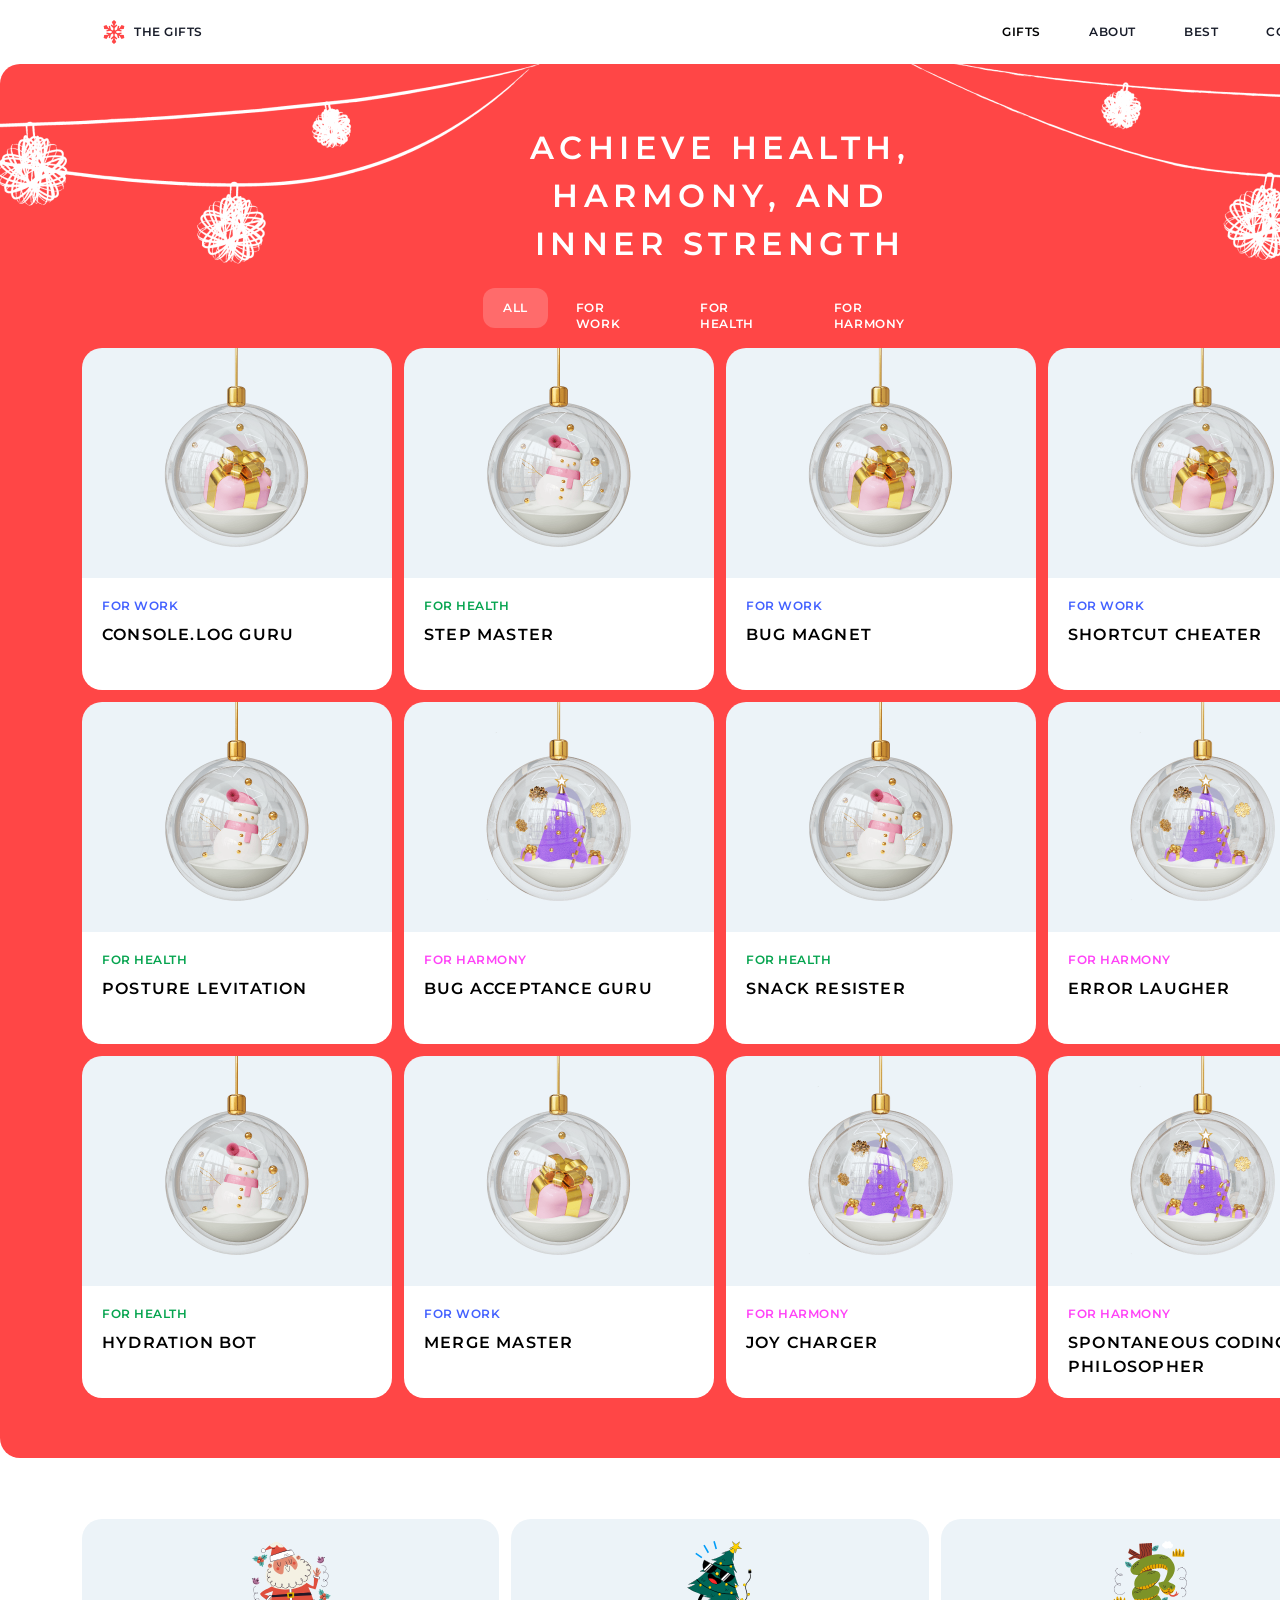
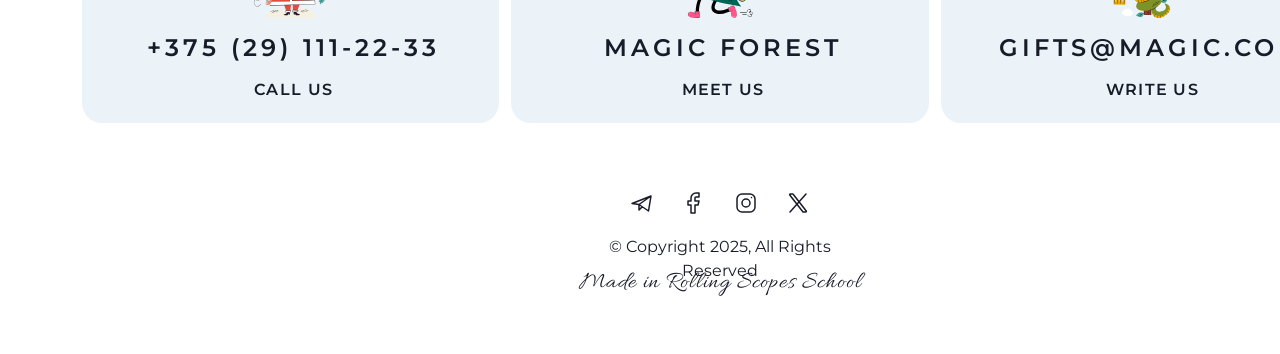
==== Christmas_Shop/gifts/index.html @ 7c2c09e8 "fix: corrected validator errors gifts page and animation both pages" ====
<!DOCTYPE html>
<html lang="en">
<head>
    <meta charset="UTF-8">
    <meta name="viewport" content="width=device-width, initial-scale=1.0">
    <link rel="stylesheet" href="stylegifts.css">
    <link rel="preconnect" href="https://fonts.googleapis.com">
    <link rel="preconnect" href="https://fonts.gstatic.com" crossorigin>
    <link href="https://fonts.googleapis.com/css2?family=Jost:ital,wght@0,100..900;1,100..900&family=Montserrat:ital,wght@0,100..900;1,100..900&family=Roboto:ital,wght@0,100;0,300;0,400;0,500;0,700;0,900;1,100;1,300;1,400;1,500;1,700;1,900&display=swap" rel="stylesheet">
    <link rel="preconnect" href="https://fonts.googleapis.com">
    <link rel="preconnect" href="https://fonts.gstatic.com" crossorigin>
    <link href="https://fonts.googleapis.com/css2?family=Allura&family=Jost:ital,wght@0,100..900;1,100..900&family=Montserrat:ital,wght@0,100..900;1,100..900&family=Roboto:ital,wght@0,100;0,300;0,400;0,500;0,700;0,900;1,100;1,300;1,400;1,500;1,700;1,900&display=swap" rel="stylesheet">
    <link type="image/x-icon" href="../img/favicon.png" rel="shortcut icon">
    <link type="image/x-icon" href="../img/favicon.png" rel="icon">
    <title>Christmas Shop Gifts</title>
</head>
<body>
    <header>
        <div class="header_container">
            <div class="logo_block">
                <a class="link_nav" href="../index.html" style="text-decoration: none;color:#181C29"><img class="logo" src="img/snowflake.svg" alt="logo" height="24" width="24">
                    <div class="logo_text">
                        <span>THE GIFTS</span>
                    </div>
                </a>
            </div>
            <div class="header_navigation">
                <div class="navigation">
                    <ul class="nav">
                        <li class="non_interactive"><a>GIFTS</a></li>
                        <li><a class="link_nav" href="../index.html#about" style="text-decoration: none;color:#181C29">ABOUT</a></li>
                        <li><a class="link_nav" href="../index.html#best" style="text-decoration: none;color:#181C29">BEST</a></li>
                        <li><a class="link_nav" href="#contacts" style="text-decoration: none;color:#181C29">CONTACTS</a></li>
                    </ul>
                </div>
            </div>
        </div>
    </header>
    <main>
        <section class="gifts">
            <div class="gifts_container">
                <h1 class="headerone">ACHIEVE HEALTH, HARMONY, AND INNER STRENGTH</h1>
                <div class="filters">
                    <div class="filter active">ALL</div>
                    <div class="filter">FOR WORK</div>
                    <div class="filter">FOR HEALTH</div>
                    <div class="filter">FOR HARMONY</div>
                </div>
                <div class="gifts_block">
                    <div class="gift">
                        <img src="img/giftforwork.png" alt="giftforwork">
                        <div class="gift_description">
                            <div class="gift_work">FOR WORK</div>
                            <div class="gift_name">CONSOLE.LOG GURU</div>
                        </div>
                    </div>
                    <div class="gift">
                        <img src="img/giftforhealth.png" alt="giftforhealt">
                        <div class="gift_description">
                            <div class="gift_health">FOR HEALTH</div>
                            <div class="gift_name">STEP MASTER</div>
                        </div>
                    </div>
                    <div class="gift">
                        <img src="img/giftforwork.png" alt="giftforwork">
                        <div class="gift_description">
                            <div class="gift_work">FOR WORK</div>
                            <div class="gift_name">BUG MAGNET</div>
                        </div>
                    </div>
                    <div class="gift">
                        <img src="img/giftforwork.png" alt="giftforwork">
                        <div class="gift_description">
                            <div class="gift_work">FOR WORK</div>
                            <div class="gift_name">SHORTCUT CHEATER</div>
                        </div>
                    </div>
                    <div class="gift">
                        <img src="img/giftforhealth.png" alt="giftforhealt">
                        <div class="gift_description">
                            <div class="gift_health">FOR HEALTH</div>
                            <div class="gift_name">POSTURE LEVITATION</div>
                        </div>
                    </div>
                    <div class="gift">
                        <img src="img/giftforharmony.png" alt="giftforharmony">
                        <div class="gift_description">
                            <div class="gift_harmony">FOR HARMONY</div>
                            <div class="gift_name">BUG ACCEPTANCE GURU</div>
                        </div>
                    </div>
                    <div class="gift">
                        <img src="img/giftforhealth.png" alt="giftforhealt">
                        <div class="gift_description">
                            <div class="gift_health">FOR HEALTH</div>
                            <div class="gift_name">SNACK RESISTER</div>
                        </div>
                    </div>
                    <div class="gift">
                        <img src="img/giftforharmony.png" alt="giftforharmony">
                        <div class="gift_description">
                            <div class="gift_harmony">FOR HARMONY</div>
                            <div class="gift_name">ERROR LAUGHER</div>
                        </div>
                    </div>
                    <div class="gift">
                        <img src="img/giftforhealth.png" alt="giftforhealt">
                        <div class="gift_description">
                            <div class="gift_health">FOR HEALTH</div>
                            <div class="gift_name">HYDRATION BOT</div>
                        </div>
                    </div>
                    <div class="gift">
                        <img src="img/giftforwork.png" alt="giftforwork">
                        <div class="gift_description">
                            <div class="gift_work">FOR WORK</div>
                            <div class="gift_name">MERGE MASTER</div>
                        </div>
                    </div>
                    <div class="gift">
                        <img src="img/giftforharmony.png" alt="giftforharmony">
                        <div class="gift_description">
                            <div class="gift_harmony">FOR HARMONY</div>
                            <div class="gift_name">JOY CHARGER</div>
                        </div>
                    </div>
                    <div class="gift">
                        <img src="img/giftforharmony.png" alt="giftforharmony">
                        <div class="gift_description">
                            <div class="gift_harmony">FOR HARMONY</div>
                            <div class="gift_name">SPONTANEOUS CODING PHILOSOPHER</div>
                        </div>
                    </div>
                </div>
            </div>
        </section>
    </main>
    <footer>
        <div class="footer_container">
            <div id="contacts" class="contacts_block">
                <div class="contacts">
                    <a href="tel:+375291112233" style="text-decoration: none;color:#181C29"><img class="footer_img" src="img/santa.svg" alt="santa">
                    <span class="connect">+375 (29) 111-22-33</span>
                    <span class="calltoaction">CALL US</span>
                </a>
                </div>
                <div class="contacts">
                    <a href="https://www.google.com/maps/@53.9000000,27.5666700,13z" target="_blank" style="text-decoration: none;color:#181C29"><img class="footer_img" src="img/magicforest.svg" alt="santa">
                    <span class="connect">MAGIC FOREST</span>
                    <span class="calltoaction">MEET US</span>
                </a>
                </div>
                <div class="contacts">
                    <a href="mailto:GIFTS@MAGIC.COM" style="text-decoration: none;color:#181C29"><img class="footer_img" src="img/snake.svg" alt="santa">
                    <span class="connect">GIFTS@MAGIC.COM</span>
                    <span class="calltoaction">WRITE US</span>
                </a>
                </div>
            </div>
            <div class="footer_signature">
                <div class="social">
                    <img class="social_img" src="img/tg.svg" alt="telegram">
                    <img class="social_img" src="img/facebook.svg" alt="facebook">
                    <img class="social_img" src="img/inst.svg" alt="instagram">
                    <img class="social_img" src="img/x.svg" alt="x">
                </div>
                <div class="year">© Copyright 2025, All Rights Reserved</div>
                <a href="https://rs.school/" style="text-decoration: none;color:#181C29"><div class="rsschool">Made in Rolling Scopes School</div></a>
            </div>
        </div>
    </footer>
</body>
</html>
---- Christmas_Shop/gifts/stylegifts.css ----
html {
    max-width: 1440px;
    scroll-behavior: smooth;
    display: block;
    margin: auto;
}
body {
    width: 1440px;
    margin: 0;
}
main {
    width: 1440px;
    margin: 0;
}

/* Header */
header {
    width: 1440px;
    height: 64px;
    margin: 0;
    background-color: white;
}
.header_container {
    display: flex;
    width: 1276px;
    height: 64px;
    margin: 0px 82px;
}
.logo_block a{
    display: flex;
    width: 141px;
    height: 40px;
    margin: 12px 759px 12px 0px;
    cursor: pointer;
}
.logo {
    margin: 8px 8px 8px 20px;
}
.logo_text {
    width: 69px;
    height: 16px;
    margin: 10px 20px 12px 0px;
}
.logo_text span {
    font-family: 'Montserrat', sans-serif;
    font-size: 12px;
    font-weight: 600;
    line-height: 15.6px;
    letter-spacing: 0.5px;
}
.header_navigation {
    width: 376px;
    height: 40px;
    margin: 12px 82px 12px 0px;
}
.navigation {
    width: 376px;
    height: 40px;
    margin: 0;
}
.nav {
    width: 376px;
    height: 40px;
    display: flex;
    margin: 0;
    padding-left: 0;
    padding-top: 10px;
    gap: 8px;
    list-style-type: none;
}
.nav li a {
    padding: 12px 20px 12px 20px;
    font-family: 'Montserrat', sans-serif;
    font-size: 12px;
    font-weight: 600;
    line-height: 15.6px;
    letter-spacing: 0.6px;
    cursor: pointer;
}
.nav li a:hover {
    color: #FF4646;
    background-color: #FF46461A;
    border-radius: 12px;
    transition: 1s;
}
.non_interactive {
    pointer-events: none;
}
/* Main */
/* Section gifts */
.gifts {
    width: 1440px;
    height: 1394px;
    margin: 0;
    padding: 0;
    border-radius: 20px;
    background-color: #FF4646;
    background-image: url(img/bggarland.png);
    background-repeat: no-repeat;
    background-size: contain;
}
.gifts_container {
    width: 1276px;
    height: 1274px;
    margin: 0;
    padding-top: 60px;
    padding-left: 82px;
    display: flex;
    flex-direction: column;
}
.headerone {
    width: 426px;
    height: 144px;
    margin: 0;
    padding-left: 425px;
    text-align: center;
    color: #FFFFFF;
    font-family: 'Montserrat', sans-serif;
    font-size: 32px;
    font-weight: 600;
    line-height: 48px;
    letter-spacing: 5.5px;
}
.filters {
    width: 474px;
    height: 40px;
    margin: 0;
    padding-top: 20px;
    padding-left: 401px;
    display: flex;
    justify-content: center;
    gap: 8px;
}
.filter {
    padding: 12px 20px 12px 20px;
    color: #FFFFFF;
    font-family: 'Montserrat', sans-serif;
    font-size: 12px;
    font-weight: 600;
    line-height: 15.6px;
    letter-spacing: 0.6px;
    cursor: pointer;
}
.filter:hover,
.filter.active{
    background-color: rgba(255, 255, 255, 0.2);
    border-radius: 12px;
    transition: 1s;
}
.filter.active{
    pointer-events: none;
}
.gifts_block {
    width: 1276px;
    height: 1050px;
    margin: 0;
    padding-top: 20px;
    display: flex;
    flex-wrap: wrap;
    gap: 12px;
}
.gift {
    width: 310px;
    height: 342px;
    display: flex;
    flex-direction: column;
    cursor: pointer;
}
.gift img {
    width: 310px;
    height: 230px;
    border-top-left-radius: 20px;
    border-top-right-radius: 20px;
    background-color: #ECF3F8;
}
.gift_description {
    width: 310px;
    height: 112px;
    background-color: #FFFFFF;
    border-bottom-left-radius: 20px;
    border-bottom-right-radius: 20px;
}
.gift_work,
.gift_health,
.gift_harmony {
    display: flex;
    padding-top: 20px;
    padding-left: 20px;
    font-family: 'Montserrat', sans-serif;
    font-size: 12px;
    font-weight: 600;
    line-height: 15.6px;
    letter-spacing: 0.5px;
}
.gift_work {
    color: #4361FF;
}
.gift_health {
    color: #06A44F;
}
.gift_harmony {
    color: #FF43F7;
}
.gift_name {
    display: flex;
    padding-top: 9px;
    padding-left: 20px;
    font-family: 'Montserrat', sans-serif;
    font-size: 16px;
    font-weight: 600;
    line-height: 24.32px;
    letter-spacing: 1.2px;
}
.gift:hover .gift_name {
    color: #FF4646;
    transition: 0.8s;
}

/* FOOTER */
footer {
    width: 1440px;
    height: 496px;
    margin: 0;
    padding: 0;
    background-color: #FFFFFF;
}
.footer_container {
    width: 1276px;
    height: 376px;
    padding-top: 46px;
    padding-left: 82px;
    display: flex;
    flex-direction: column;
    justify-content: center;
}
.contacts_block {
    width: 1276px;
    height: 204px;
    margin: 0;
    padding-top: 30px;
    display: flex;
    gap: 12px;
}
.contacts a {
    width: 417.33px;
    height: 204px;
    background-color: #ECF3F8;
    display: flex;
    flex-direction: column;
    border-radius: 20px;
    cursor: pointer;
}
.footer_img {
    width: 80px;
    height: 76.84px;
    padding-top: 21.87px;
    padding-left: 168.87px;
}
.connect {
    width: 377.33px;
    height: 36px;
    padding-top: 12px;
    padding-left: 23px;
    color: #181C29;
    font-family: 'Montserrat', sans-serif;
    font-size: 24px;
    font-weight: 600;
    line-height: 36.48px;
    letter-spacing: 4px;
    text-align: center;
}
.contacts:hover .connect {
    color: #FF4646;
    transition: 0.8s;
}
.calltoaction {
    width: 377.33px;
    height: 24px;
    padding-top: 12px;
    padding-left: 23px;
    color: #181C29;
    font-family: 'Montserrat', sans-serif;
    font-size: 16px;
    font-weight: 600;
    line-height: 24.32px;
    letter-spacing: 1.28px;
    text-align: center;
}
.contacts:hover .calltoaction {
    color: #FF4646;
    transition: 0.8s;
}
.footer_signature {
    width: 1276px;
    height: 112px;
    margin: 0;
    padding-top: 60px;
    display: flex;
    flex-direction: column;
    justify-content: center;
}
.social {
    width: 196px;
    height: 40px;
    display: flex;
    padding-top: 0;
    padding-left: 540px;
    gap: 12px;
}
.social_img {
    width: 40px;
    height: 40px;
    cursor: pointer;
}
.social_img:hover {
    filter: brightness(0) saturate(100%) invert(41%) sepia(93%) saturate(2568%) hue-rotate(333deg) brightness(102%) contrast(109%);
}
.year {
    width: 301px;
    height: 24px;
    padding-top: 12px;
    padding-left: 487.5px;
    color: #181C29;
    font-family: 'Montserrat', sans-serif;
    font-size: 16px;
    font-weight: 400;
    line-height: 23.68px;
    text-align: center;
}
.rsschool {
    width: 290px;
    height: 24px;
    padding-top: 12px;
    padding-left: 493px;
    color: #181C29;
    font-family: "Allura", cursive;
    font-size: 24px;
    font-weight: 400;
    line-height: 24px;
    letter-spacing: 1px;
    text-align: center;
    cursor: pointer;
}
.rsschool:hover {
    color: #FF4646;
    transition: 0.8s;
}
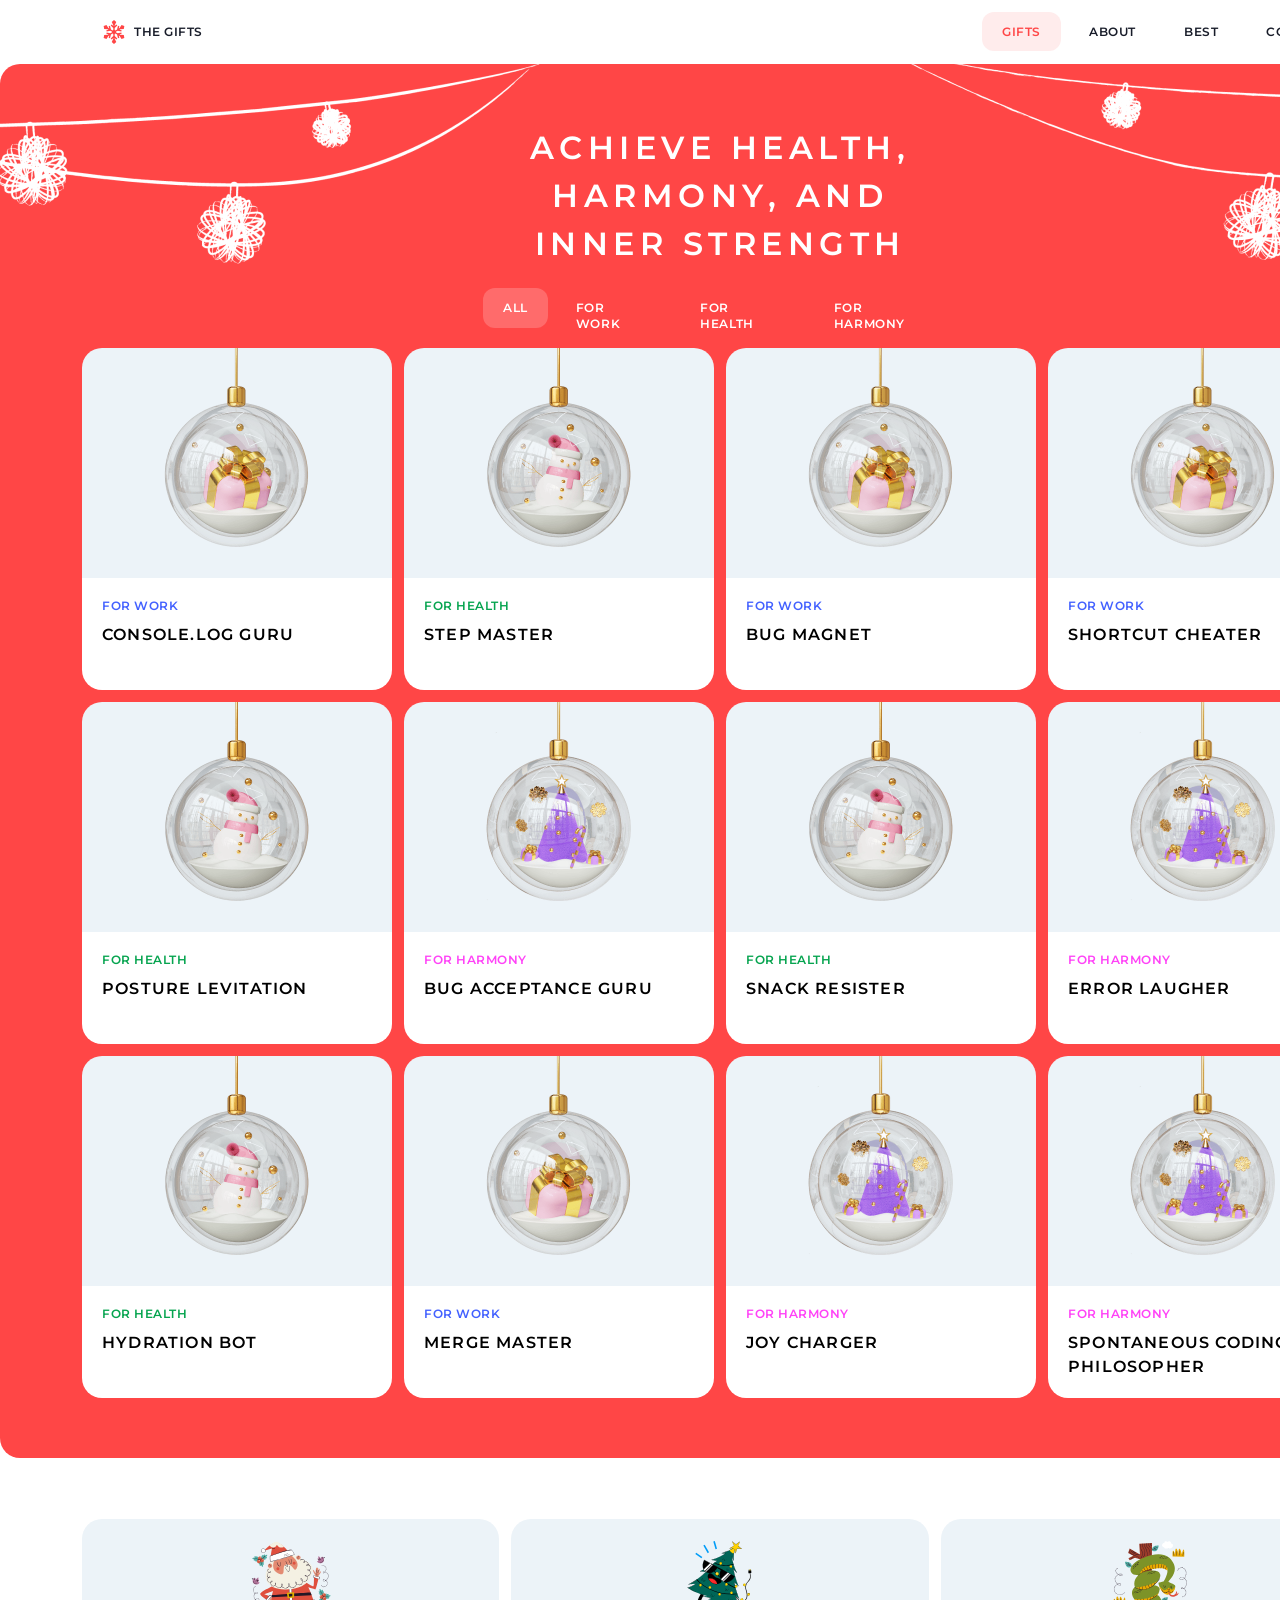
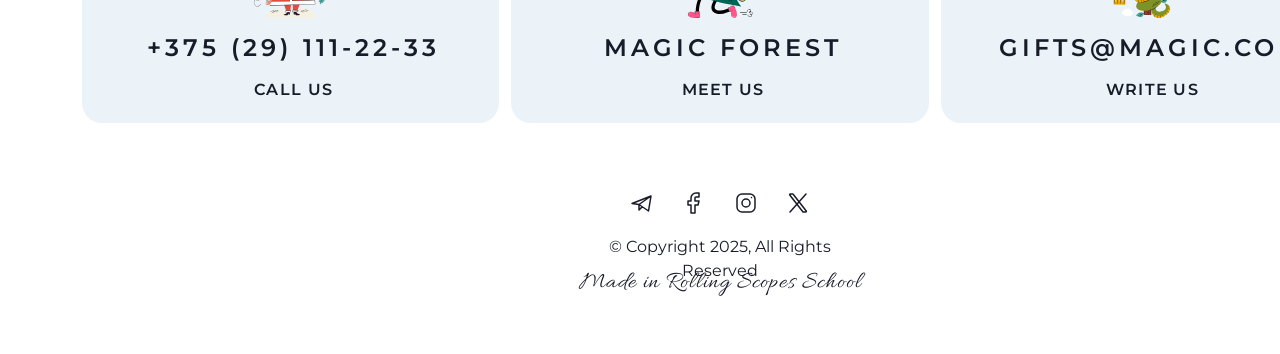
==== commit 6f9aff1c: "feat: made responsive layout home page" ====
--- a/Christmas_Shop/gifts/index.html
+++ b/Christmas_Shop/gifts/index.html
@@ -24,13 +24,17 @@
                     </div>
                 </a>
             </div>
+            <div class="burger_menu">
+                <div class="burger"></div>
+                <div class="burger"></div>
+            </div>
             <div class="header_navigation">
                 <div class="navigation">
                     <ul class="nav">
-                        <li class="non_interactive"><a>GIFTS</a></li>
-                        <li><a class="link_nav" href="../index.html#about" style="text-decoration: none;color:#181C29">ABOUT</a></li>
-                        <li><a class="link_nav" href="../index.html#best" style="text-decoration: none;color:#181C29">BEST</a></li>
-                        <li><a class="link_nav" href="#contacts" style="text-decoration: none;color:#181C29">CONTACTS</a></li>
+                        <li><a class="non_interactive">GIFTS</a></li>
+                        <li><a class="link_nav" href="../index.html#about" style="text-decoration: none">ABOUT</a></li>
+                        <li><a class="link_nav" href="../index.html#best" style="text-decoration: none">BEST</a></li>
+                        <li><a class="link_nav" href="#contacts" style="text-decoration: none">CONTACTS</a></li>
                     </ul>
                 </div>
             </div>
--- a/Christmas_Shop/gifts/stylegifts.css
+++ b/Christmas_Shop/gifts/stylegifts.css
@@ -48,6 +48,20 @@
     line-height: 15.6px;
     letter-spacing: 0.5px;
 }
+.burger_menu {
+    display: none;
+    width: 40px;
+    height: 40px;
+    z-index: 2;
+    cursor: pointer;
+}
+.burger {
+    display: none;
+    width: 21px;
+    height: 2px;
+    background-color: #181C29;
+    margin: 6px 0;
+}
 .header_navigation {
     width: 376px;
     height: 40px;
@@ -71,6 +85,7 @@
 .nav li a {
     padding: 12px 20px 12px 20px;
     font-family: 'Montserrat', sans-serif;
+    color:#181C29;
     font-size: 12px;
     font-weight: 600;
     line-height: 15.6px;
@@ -83,8 +98,11 @@
     border-radius: 12px;
     transition: 1s;
 }
-.non_interactive {
+.nav li a.non_interactive {
     pointer-events: none;
+    color: #FF4646;
+    background-color: #FF46461A;
+    border-radius: 12px;
 }
 /* Main */
 /* Section gifts */
@@ -344,4 +362,256 @@
 .rsschool:hover {
     color: #FF4646;
     transition: 0.8s;
+}
+
+/*-----------MEDIA--------- */
+@media screen and (max-width: 768px) {
+    html {
+        max-width: 768px;
+        scroll-behavior: smooth;
+        display: block;
+        margin: auto;
+    }
+    body {
+        width: 768px;
+        margin: 0;
+    }
+    main {
+        width: 768px;
+        margin: 0;
+    }
+    header {
+        width: 768px;
+        height: 64px;
+        margin: 0;
+    }
+    .header_container {
+        width: 752px;
+        height: 64px;
+        margin: 0px 8px;
+    }
+    .logo_block a {
+        width: 141px;
+        height: 40px;
+        margin: 12px 571px 12px 0px;
+        cursor: pointer;
+    }
+    .header_navigation {
+        display: none;
+    }
+    .burger_menu {
+        display: block;
+        padding-right: 0;
+        margin-right: 0;
+        margin-top: 21px;
+        margin-left: 9px;
+        transition: 1s;
+        cursor: pointer;
+    }
+    .burger {
+        display: block;
+    }
+    .gifts {
+        width: 768px;
+        height: 2456px;
+    }
+    .gifts_container {
+        width: 752px;
+        height: 2336px;
+        padding: 60px 8px;
+    }
+    .headerone {
+        width: 426px;
+        height: 144px;
+        margin-left: 163px;
+        margin-right: 163px;
+        padding: 0;
+    }
+    .filters {
+        width: 474px;
+        height: 40px;
+        margin-left: 139px;
+        margin-right: 139px;
+        padding-top: 20px;
+        padding-left: 0;
+    }
+    .gifts_block {
+        width: 692px;
+        height: 2112px;
+        margin: 0;
+        padding-top: 20px;
+        margin-left: 60px;
+    }
+    footer {
+        width: 768px;
+        height: 870px;
+    }
+    .footer_container {
+        width: 752px;
+        height: 808px;
+        padding: 58px 0 0 0;
+        margin-left: 8px;
+    }
+    .contacts_block {
+        width: 752px;
+        height: 636px;
+        display: flex;
+        flex-direction: column;
+        padding: 0;
+    }
+    .contacts a {
+        width: 752px;
+        height: 204px;
+    }
+    .footer_img {
+        margin-left: 336px;
+        padding-left: 0;
+        padding-bottom: 1px;
+    }
+    .connect {
+        width: 712px;
+        height: 36px;
+        padding-left: 0;
+        padding-top: 14px;
+        margin-left: 24px;
+    }
+    .calltoaction {
+        width: 712px;
+        height: 24px;
+        padding-left: 0;
+        margin-left: 20px;
+    }
+    .footer_signature {
+        width: 752px;
+        height: 112px;
+    }
+    .social {
+        padding-top: 3px;
+        padding-left: 278px;
+    }
+    .year {
+        padding-left: 225.5px;
+    }
+    .rsschool {
+        padding-left: 231px; 
+    }
+}
+
+@media screen and (max-width: 380px) {
+    html {
+        max-width: 380px;
+        scroll-behavior: smooth;
+        display: block;
+        margin: auto;
+    }
+    body {
+        width: 380px;
+        margin: 0;
+    }
+    main {
+        width: 380px;
+        margin: 0;
+    }
+    header {
+        width: 380px;
+        height: 64px;
+    }
+    .header_container {
+        width: 380px;
+        height: 64px;
+        margin: 0;
+    }
+    .logo_block a{
+        margin: 12px 183px 12px 8px;
+    }
+    .gifts {
+        width: 380px;
+        height: 4676px;
+    }
+    .gifts_block {
+        width: 364px;
+    }
+    .gifts_container {
+        width: 364px;
+        height: 4556px;
+        padding: 60px 8px;
+    }
+    .headerone {
+        width: 364px;
+        height: 240px;
+        margin: 0;
+        padding: 0;
+    }
+    .filters {
+        width: 365px;
+        height: 40px;
+        margin: 0;
+        padding-left: 0;
+        gap: 0;
+    }
+    .filter {
+        padding: 12px 8px 12px 8px;
+    }
+    .gifts_block {
+        width: 330px;
+        height: 4236px;
+        margin-left: 27px;
+    }
+    footer {
+        width: 380px;
+        height: 928px;
+    }
+    .footer_container {
+        width: 364px;
+        height: 808px;
+    }
+    .contacts_block {
+        width: 364px;
+        height: 636px;
+    }
+    .contacts a{
+        width: 364px;
+        height: 204px;
+    }
+    .connect {
+        width: 324px;
+        height: 36px;
+        padding-top: 16px;
+    }
+    .calltoaction {
+        width: 324px;
+        height: 24px;
+    }
+    .footer_img {
+        width: 80px;
+        height: 76.84px;
+        margin: 0;
+        padding-top: 21.87px;
+        padding-left: 142px;
+    }
+    .footer_signature {
+        width: 364px;
+        height: 112px;
+        margin: 0;
+    }
+    .social {
+        width: 196px;
+        height: 40px;
+        margin-left: 84px;
+        padding-top: 6px;
+        padding-left: 0;
+    }
+    .year {
+        width: 301px;
+        height: 24px;
+        margin-left: 31.5px;
+        padding-left: 0;
+    }
+    .rsschool {
+        width: 290px;
+        height: 24px;
+        margin-left: 37px;
+        padding-left: 0;
+        letter-spacing: 1.1px;
+    }
 }
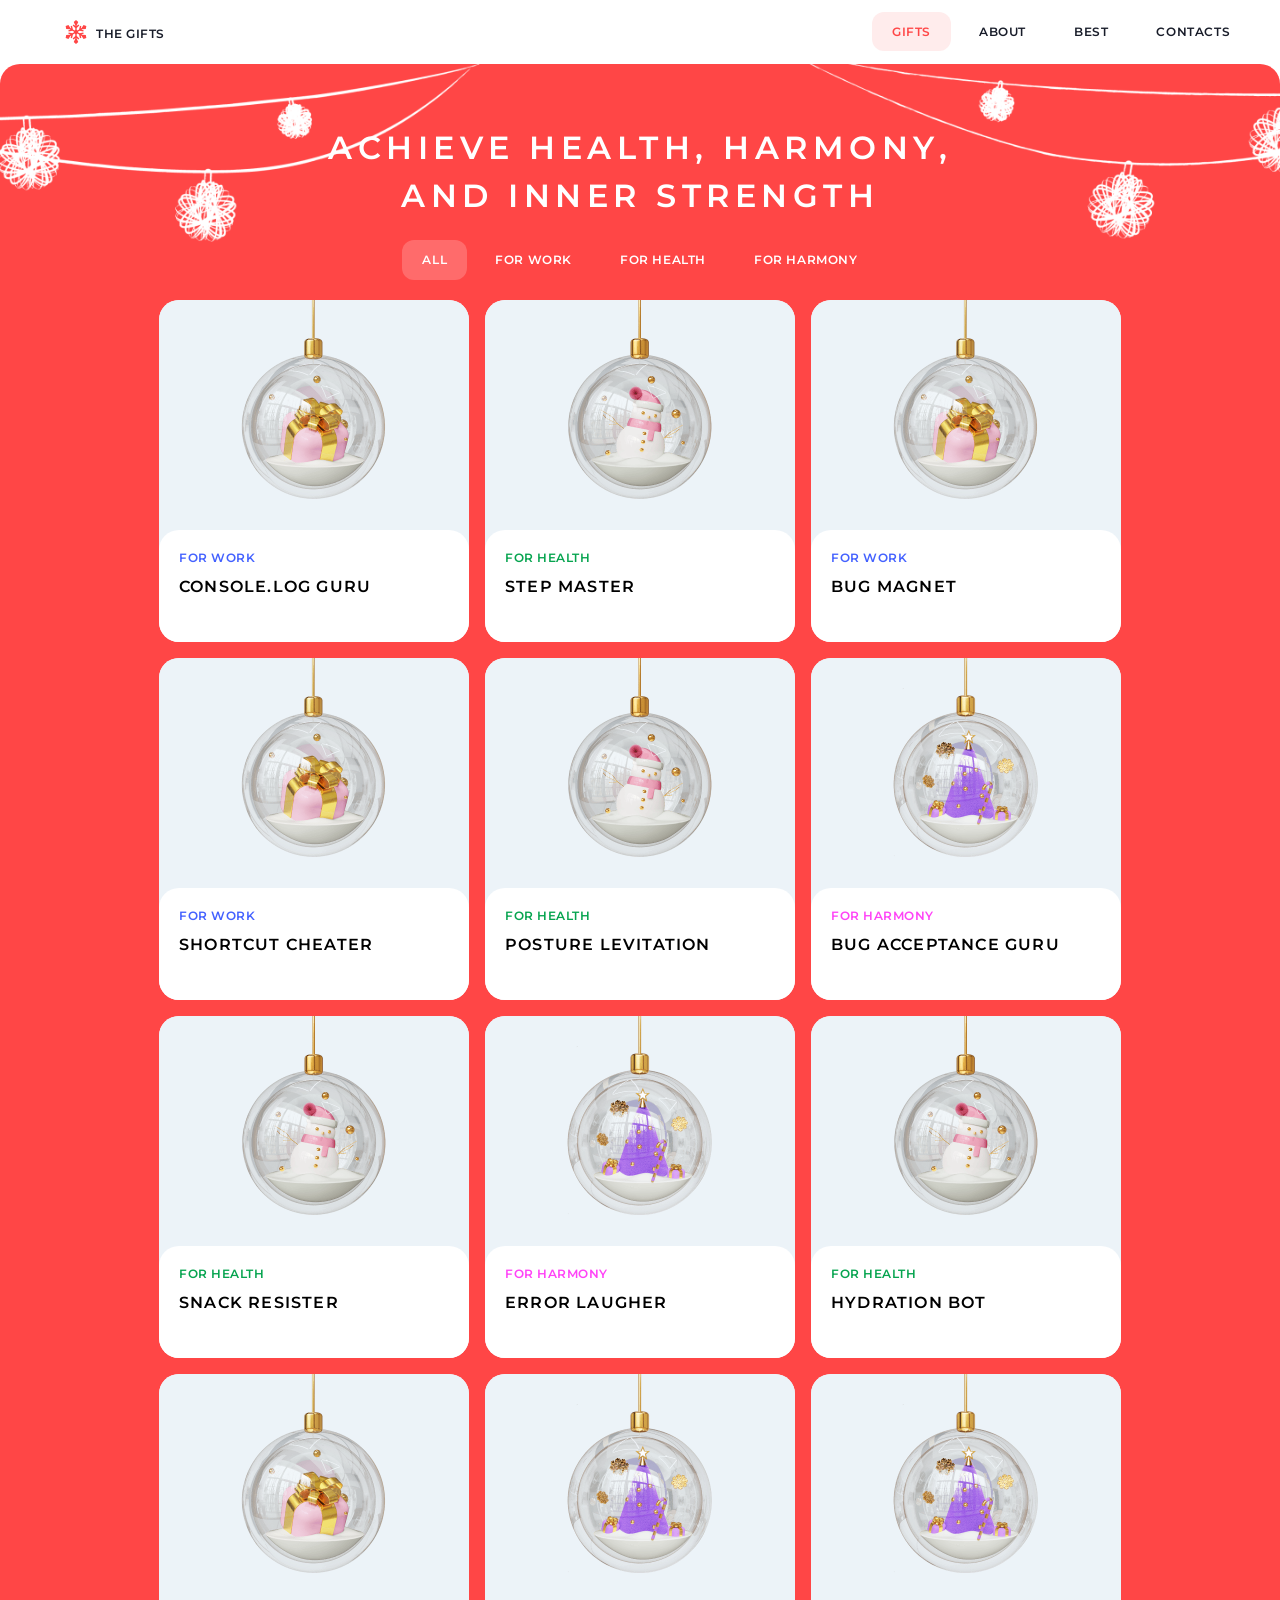
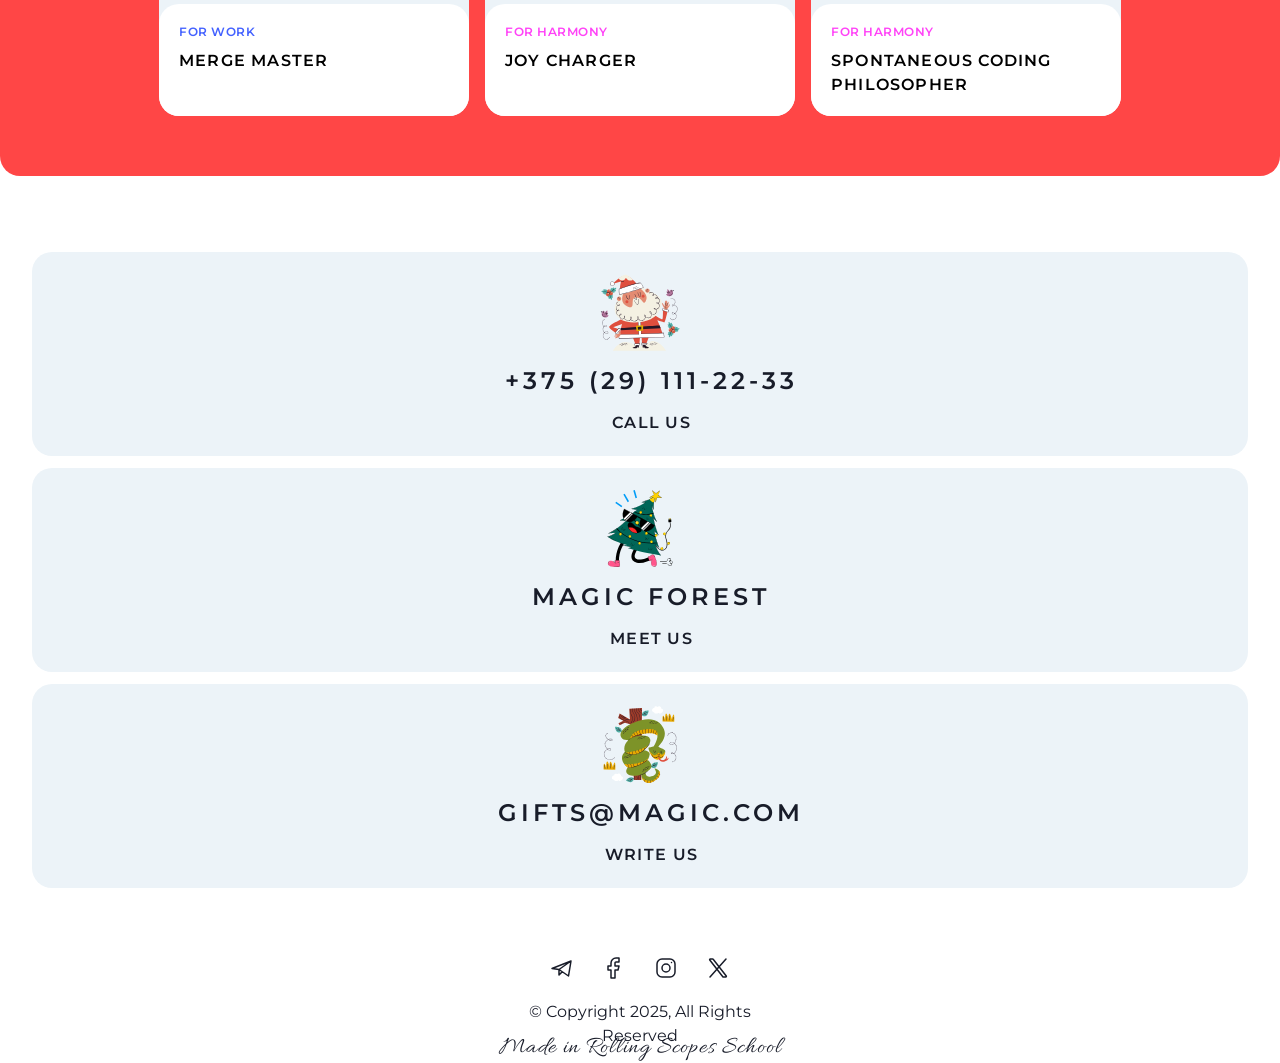
==== commit 1b1aa752: "feat: made disabled hover effects for mobile devices" ====
--- a/Christmas_Shop/gifts/index.html
+++ b/Christmas_Shop/gifts/index.html
@@ -169,7 +169,7 @@
                     <img class="social_img" src="img/x.svg" alt="x">
                 </div>
                 <div class="year">© Copyright 2025, All Rights Reserved</div>
-                <a href="https://rs.school/" style="text-decoration: none;color:#181C29"><div class="rsschool">Made in Rolling Scopes School</div></a>
+                <a href="https://rs.school/" target="_blank" style="text-decoration: none;color:#181C29"><div class="rsschool">Made in Rolling Scopes School</div></a>
             </div>
         </div>
     </footer>
--- a/Christmas_Shop/gifts/stylegifts.css
+++ b/Christmas_Shop/gifts/stylegifts.css
@@ -107,7 +107,7 @@
 /* Main */
 /* Section gifts */
 .gifts {
-    width: 1440px;
+    width: 100%;
     height: 1394px;
     margin: 0;
     padding: 0;
@@ -182,6 +182,8 @@
     height: 342px;
     display: flex;
     flex-direction: column;
+    background-color: #ECF3F8;
+    border-radius: 20px;
     cursor: pointer;
 }
 .gift img {
@@ -195,8 +197,7 @@
     width: 310px;
     height: 112px;
     background-color: #FFFFFF;
-    border-bottom-left-radius: 20px;
-    border-bottom-right-radius: 20px;
+    border-radius: 20px;
 }
 .gift_work,
 .gift_health,
@@ -365,6 +366,208 @@
 }
 
 /*-----------MEDIA--------- */
+@media screen and (max-width: 1439px) and (min-width: 769px) {
+    html {
+        width: 100%;
+    }
+    body {
+        width: 100%;
+    }
+    main {
+        width: 100%;
+    }
+    header {
+        width: 100%;
+    }
+    footer {
+        width: 100%;
+    }
+    .header_container {
+        width: 95%;
+        display: flex;
+        justify-content: space-between;
+        align-items: center;
+        margin: 0 auto;
+    }
+    .logo_block a{
+        display: flex;
+        align-items: center;
+        width: 8.8125rem;
+        margin: 0.75rem;
+        cursor: pointer;
+    }
+    .logo {
+        margin: 0.5rem 0.5rem 0.5rem 1.25rem;
+    }
+    .logo_text {
+        margin: 0;
+    }
+    .header_navigation {
+        margin-right: 0;
+    }
+    .navigation {
+        width: 23.5rem;
+        height: 40px;
+        margin: 0;
+    }
+    .nav{
+        width: 23.5rem;
+        height: 40px;
+        display: flex;
+        margin: 0;
+        padding-left: 0;
+        padding-top: 0.625rem;
+        gap: 0.5rem;
+        list-style-type: none;
+    }
+    .gifts {
+        width: 100%;
+        height: auto;
+    }
+    .gifts_container {
+        width: 90%;
+        height: auto;
+        display: flex;
+        flex-direction: column;
+        padding: 3.75rem 0;
+        margin: 0 auto;
+    }
+    .headerone {
+        width: 50vw;
+        height: auto;
+        margin: 0 auto;
+        padding-left: 0;
+    }
+    .filters {
+        width: 70vw;
+        height: 2.5rem;
+        margin: 0 auto;
+        padding-top: 1.25rem;
+        padding-left: 0;
+        display: flex;
+        justify-content: center;
+        gap: 0.5rem;
+    }
+    .gifts_block {
+        width: 100%;
+        height: auto;
+        margin: 0 auto;
+        padding-top: 1.25rem;
+        display: flex;
+        flex-wrap: wrap;
+        align-items: center;
+        justify-content: center;
+        gap: 1rem;
+    }
+    .footer_container {
+        width: 95%;
+        height: auto;
+        margin: 0 auto;
+        padding-top: 2.875rem;
+        padding-left: 0;
+        display: flex;
+        flex-direction: column;
+        justify-content: center;
+    }
+    .contacts_block {
+        width: 100%;
+        height: auto;
+        display: flex;
+        flex-direction: column;
+        margin: 0 auto;
+        padding-top: 1.875rem;
+        display: flex;
+        gap: 0.75rem;
+    }
+    .contacts a{
+        width: 100%;
+        height: 12.75rem;
+        background-color: #ECF3F8;
+        display: flex;
+        flex-direction: column;
+        cursor: pointer;
+    }
+    .footer_img {
+        padding-top: 1.4rem;
+        padding-left: 0;
+        margin: 0 auto;
+    }
+    .connect {
+        padding-top: 0.75rem;
+        margin: 0 auto;
+        color: #181C29;
+        font-family: 'Montserrat', sans-serif;
+        font-size: 24px;
+        font-weight: 600;
+        line-height: 36.48px;
+        letter-spacing: 4px;
+        text-align: center;
+    }
+    .calltoaction {
+        padding-top: 0.75rem;
+        margin: 0 auto;
+        color: #181C29;
+        font-family: 'Montserrat', sans-serif;
+        font-size: 16px;
+        font-weight: 600;
+        line-height: 24.32px;
+        letter-spacing: 1.28px;
+        text-align: center;
+    }
+    .footer_signature {
+        width: 100%;
+        margin: 0 auto;
+        padding-top: 3.75rem;
+        display: flex;
+        flex-direction: column;
+        justify-content: center;
+    }
+    .social {
+        display: flex;
+        padding-top: 0;
+        padding-left: 0;
+        margin: 0 auto;
+        gap: 0.75rem;
+    }
+    .year {
+        margin: 0 auto;
+        padding-top: 0.75rem;
+        padding-left: 0;
+        color: #181C29;
+        font-family: 'Montserrat', sans-serif;
+        font-size: 16px;
+        font-weight: 400;
+        line-height: 23.68px;
+        text-align: center;
+    }
+    .rsschool {
+        margin: 0 auto;
+        padding-top: 0.75rem;
+        padding-left: 0;
+        color: #181C29;
+        font-family: "Allura", cursive;
+        font-size: 24px;
+        font-weight: 400;
+        line-height: 24px;
+        letter-spacing: 1px;
+        text-align: center;
+        cursor: pointer;
+    }
+}
+@media (hover: none) and (pointer: coarse) and (max-width: 1028px) {
+    .nav li a:hover,
+    .gift:hover .gift_name,
+    .contacts:hover .connect,
+    .contacts:hover .calltoaction,
+    .social_img:hover,
+    .rsschool:hover {
+        background-color: inherit;
+        color: inherit;
+        text-decoration: none;
+        filter: inherit;
+        transition: inherit;
+    }
+}
 @media screen and (max-width: 768px) {
     html {
         max-width: 768px;
@@ -496,7 +699,151 @@
         padding-left: 231px; 
     }
 }
-
+@media screen and (max-width: 767px) and (min-width: 381px) {
+    html {
+        width: 100%;
+    }
+    body {
+        width: 100%;
+    }
+    main {
+        width: 100%;
+    }
+    header {
+        width: 100%;
+    }
+    footer {
+        width: 100%;
+    }
+    .header_container {
+        width: 95%;
+        display: flex;
+        justify-content: space-between;
+        align-items: center;
+        margin: 0 auto;
+    }
+    .burger_menu {
+        display: block;
+        padding-right: 0;
+        margin-right: 0;
+        margin-top: 1.3125rem;
+        margin-left: 0;
+        transition: 1s;
+        cursor: pointer;
+    }
+    .burger {
+        display: block;
+    }
+    .logo_block a{
+        display: flex;
+        align-items: center;
+        width: 8.8125rem;
+        margin: 0.75rem;
+        cursor: pointer;
+    }
+    .logo {
+        margin: 0.5rem 0.5rem 0.5rem 1.25rem;
+    }
+    .logo_text {
+        margin: 0;
+    }
+    .gifts {
+        width: 100%;
+        height: auto;
+    }
+    .gifts_container {
+        width: 100%;
+        height: auto;
+        display: flex;
+        flex-direction: column;
+        padding: 3.75rem 0;
+        margin: 0 auto;
+    }
+    .headerone {
+        width: 50vw;
+        height: auto;
+        margin: 0 auto;
+        padding-left: 0;
+    }
+    .filters {
+        width: 100%;
+        height: 2.5rem;
+        margin: 0 auto;
+        padding-top: 1.25rem;
+        padding-left: 0;
+        display: flex;
+        justify-content: center;
+        gap: 0;
+    }
+    .filter {
+        padding: 0.75rem 0.5rem 0.75rem 0.5rem;
+    }
+    .gifts_block {
+        width: 100%;
+        height: auto;
+        margin: 0 auto;
+        padding-top: 1.25rem;
+        display: flex;
+        flex-wrap: wrap;
+        align-items: center;
+        justify-content: center;
+        gap: 1rem;
+    }
+    .footer_container {
+        width: 100%;
+        height: auto;
+        margin: 0 auto;
+    }
+    .contacts_block {
+        width: 90%;
+        height: auto;
+        margin: 0 auto;
+        display: flex;
+        flex-direction: column;
+        padding: 0;
+    }
+    .contacts a {
+        width: 100%;
+    }
+    .footer_img {
+        margin: 0 auto;
+        padding-left: 0;
+        padding-bottom: 0;
+    }
+    .connect {
+        width: 100%;
+        padding-left: 0;
+        padding-top: 0.875rem;
+        margin: 0 auto;
+    }
+    .calltoaction {
+        width: 100%;
+        padding-left: 0;
+        margin: 0 auto;
+    }
+    .footer_signature {
+        width: 100%;
+        margin: 0 auto;
+    }
+    .social {
+        display: flex;
+        padding-top: 0;
+        padding-left: 0;
+        margin: 0 auto;
+        gap: 0.75rem;
+    }
+    .year {
+        margin: 0 auto;
+        padding-top: 0.75rem;
+        padding-left: 0;
+        text-align: center;
+    }
+    .rsschool {
+        margin: 0 auto;
+        padding-top: 0.75rem;
+        padding-left: 0;
+    }
+}
 @media screen and (max-width: 380px) {
     html {
         max-width: 380px;
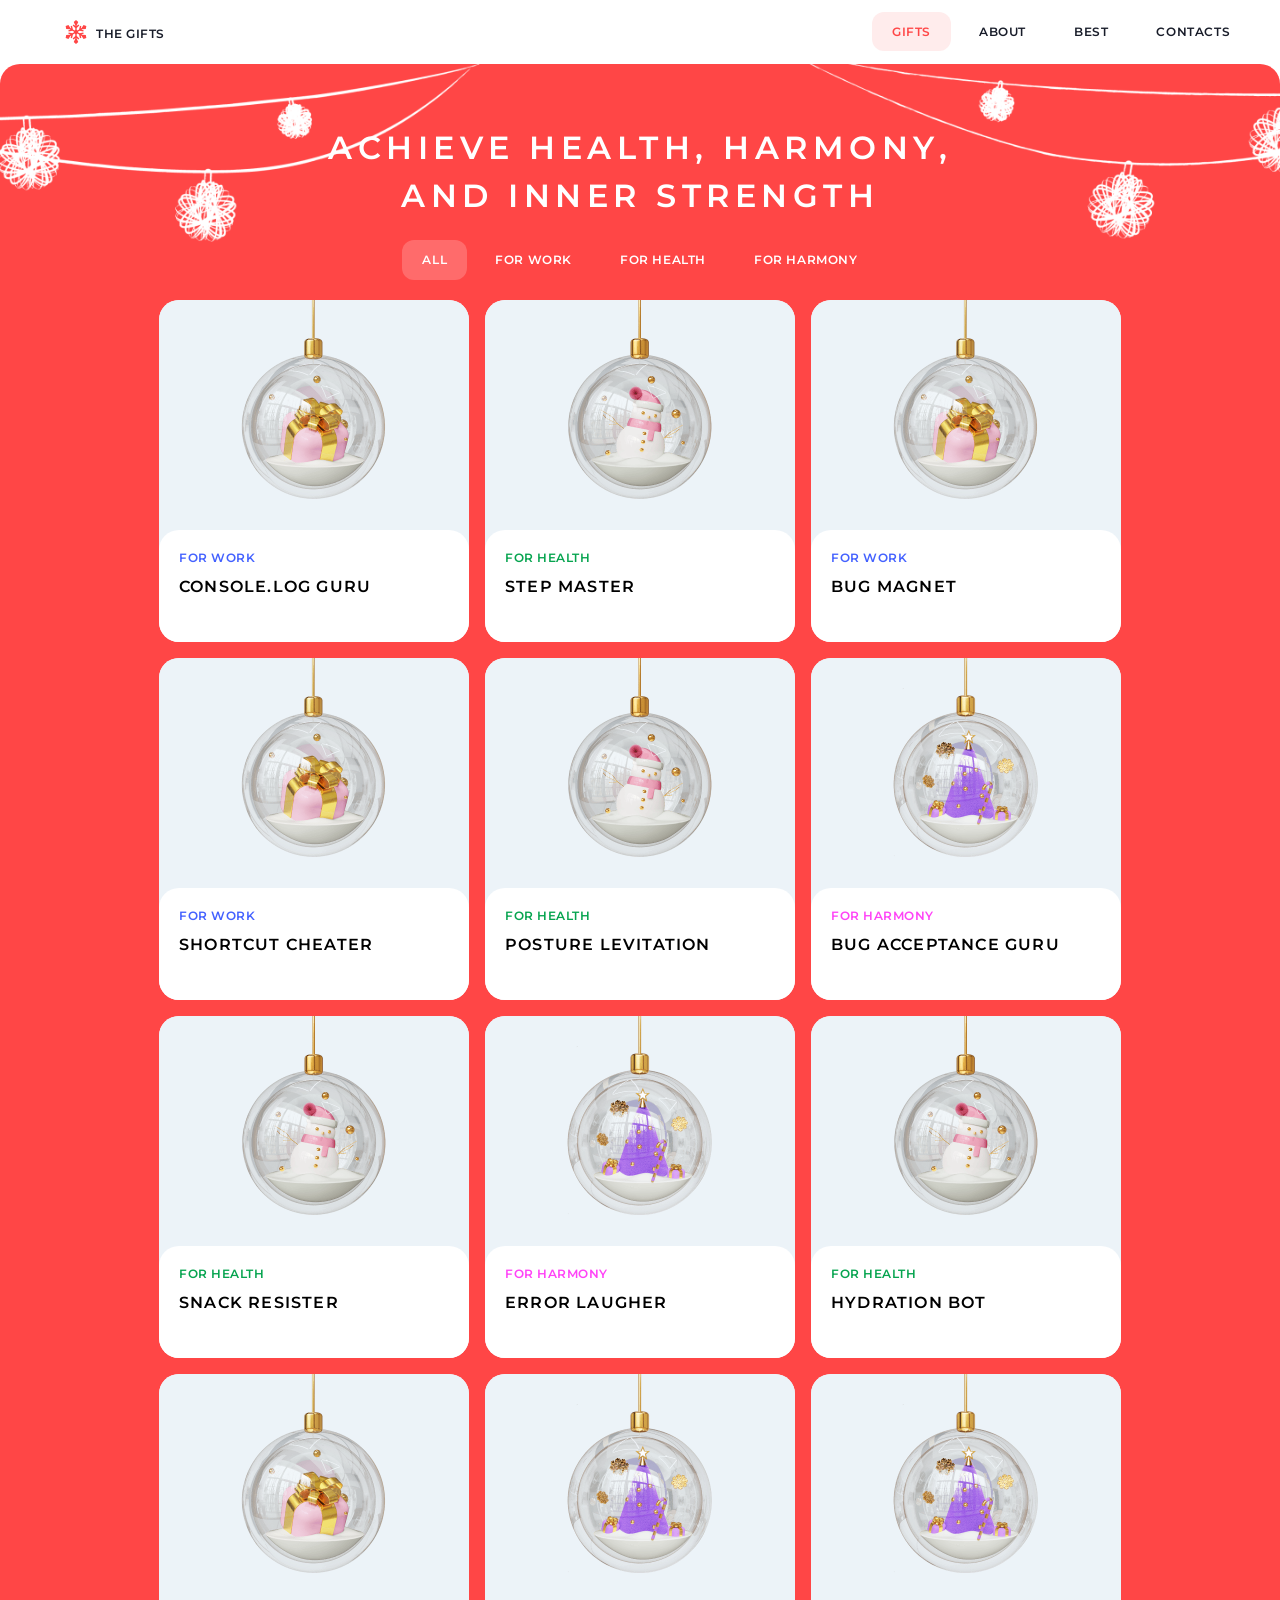
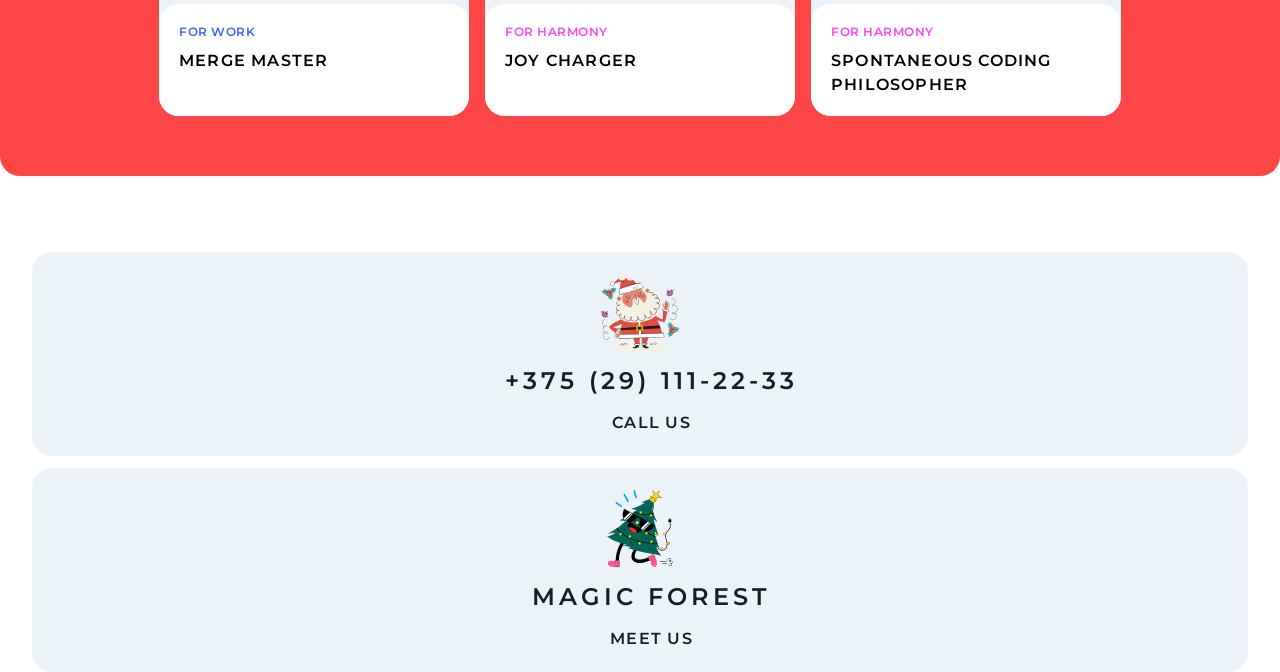
==== commit 2eb66b82: "feat: made burger on both pages, started slider" ====
--- a/Christmas_Shop/gifts/index.html
+++ b/Christmas_Shop/gifts/index.html
@@ -15,163 +15,166 @@
     <title>Christmas Shop Gifts</title>
 </head>
 <body>
-    <header>
-        <div class="header_container">
-            <div class="logo_block">
-                <a class="link_nav" href="../index.html" style="text-decoration: none;color:#181C29"><img class="logo" src="img/snowflake.svg" alt="logo" height="24" width="24">
-                    <div class="logo_text">
-                        <span>THE GIFTS</span>
+    <div class="body-wrapper">
+        <header class="header">
+            <div class="header_container">
+                <div class="logo_block">
+                    <a class="link_nav" href="../index.html" style="text-decoration: none;color:#181C29"><img class="logo" src="img/snowflake.svg" alt="logo" height="24" width="24">
+                        <div class="logo_text">
+                            <span>THE GIFTS</span>
+                        </div>
+                    </a>
+                </div>
+                <div class="burger_menu" id="burger">
+                    <div class="burger"></div>
+                    <div class="burger"></div>
+                </div>
+                <div class="header_navigation" id="navigation">
+                    <div class="navigation">
+                        <ul class="nav">
+                            <li><a class="non_interactive" href="#" style="text-decoration: none">GIFTS</a></li>
+                            <li><a class="link_nav" href="../index.html#about" style="text-decoration: none">ABOUT</a></li>
+                            <li><a class="link_nav" href="../index.html#best" style="text-decoration: none">BEST</a></li>
+                            <li><a class="link_nav" href="#contacts" style="text-decoration: none">CONTACTS</a></li>
+                        </ul>
                     </div>
-                </a>
-            </div>
-            <div class="burger_menu">
-                <div class="burger"></div>
-                <div class="burger"></div>
-            </div>
-            <div class="header_navigation">
-                <div class="navigation">
-                    <ul class="nav">
-                        <li><a class="non_interactive">GIFTS</a></li>
-                        <li><a class="link_nav" href="../index.html#about" style="text-decoration: none">ABOUT</a></li>
-                        <li><a class="link_nav" href="../index.html#best" style="text-decoration: none">BEST</a></li>
-                        <li><a class="link_nav" href="#contacts" style="text-decoration: none">CONTACTS</a></li>
-                    </ul>
                 </div>
             </div>
-        </div>
-    </header>
-    <main>
-        <section class="gifts">
-            <div class="gifts_container">
-                <h1 class="headerone">ACHIEVE HEALTH, HARMONY, AND INNER STRENGTH</h1>
-                <div class="filters">
-                    <div class="filter active">ALL</div>
-                    <div class="filter">FOR WORK</div>
-                    <div class="filter">FOR HEALTH</div>
-                    <div class="filter">FOR HARMONY</div>
-                </div>
-                <div class="gifts_block">
-                    <div class="gift">
-                        <img src="img/giftforwork.png" alt="giftforwork">
-                        <div class="gift_description">
-                            <div class="gift_work">FOR WORK</div>
-                            <div class="gift_name">CONSOLE.LOG GURU</div>
+        </header>
+        <main>
+            <section class="gifts">
+                <div class="gifts_container">
+                    <h1 class="headerone">ACHIEVE HEALTH, HARMONY, AND INNER STRENGTH</h1>
+                    <div class="filters">
+                        <div class="filter active">ALL</div>
+                        <div class="filter">FOR WORK</div>
+                        <div class="filter">FOR HEALTH</div>
+                        <div class="filter">FOR HARMONY</div>
+                    </div>
+                    <div class="gifts_block">
+                        <div class="gift">
+                            <img src="img/giftforwork.png" alt="giftforwork">
+                            <div class="gift_description">
+                                <div class="gift_work">FOR WORK</div>
+                                <div class="gift_name">CONSOLE.LOG GURU</div>
+                            </div>
                         </div>
-                    </div>
-                    <div class="gift">
-                        <img src="img/giftforhealth.png" alt="giftforhealt">
-                        <div class="gift_description">
-                            <div class="gift_health">FOR HEALTH</div>
-                            <div class="gift_name">STEP MASTER</div>
+                        <div class="gift">
+                            <img src="img/giftforhealth.png" alt="giftforhealt">
+                            <div class="gift_description">
+                                <div class="gift_health">FOR HEALTH</div>
+                                <div class="gift_name">STEP MASTER</div>
+                            </div>
                         </div>
-                    </div>
-                    <div class="gift">
-                        <img src="img/giftforwork.png" alt="giftforwork">
-                        <div class="gift_description">
-                            <div class="gift_work">FOR WORK</div>
-                            <div class="gift_name">BUG MAGNET</div>
+                        <div class="gift">
+                            <img src="img/giftforwork.png" alt="giftforwork">
+                            <div class="gift_description">
+                                <div class="gift_work">FOR WORK</div>
+                                <div class="gift_name">BUG MAGNET</div>
+                            </div>
                         </div>
-                    </div>
-                    <div class="gift">
-                        <img src="img/giftforwork.png" alt="giftforwork">
-                        <div class="gift_description">
-                            <div class="gift_work">FOR WORK</div>
-                            <div class="gift_name">SHORTCUT CHEATER</div>
+                        <div class="gift">
+                            <img src="img/giftforwork.png" alt="giftforwork">
+                            <div class="gift_description">
+                                <div class="gift_work">FOR WORK</div>
+                                <div class="gift_name">SHORTCUT CHEATER</div>
+                            </div>
                         </div>
-                    </div>
-                    <div class="gift">
-                        <img src="img/giftforhealth.png" alt="giftforhealt">
-                        <div class="gift_description">
-                            <div class="gift_health">FOR HEALTH</div>
-                            <div class="gift_name">POSTURE LEVITATION</div>
+                        <div class="gift">
+                            <img src="img/giftforhealth.png" alt="giftforhealt">
+                            <div class="gift_description">
+                                <div class="gift_health">FOR HEALTH</div>
+                                <div class="gift_name">POSTURE LEVITATION</div>
+                            </div>
                         </div>
-                    </div>
-                    <div class="gift">
-                        <img src="img/giftforharmony.png" alt="giftforharmony">
-                        <div class="gift_description">
-                            <div class="gift_harmony">FOR HARMONY</div>
-                            <div class="gift_name">BUG ACCEPTANCE GURU</div>
+                        <div class="gift">
+                            <img src="img/giftforharmony.png" alt="giftforharmony">
+                            <div class="gift_description">
+                                <div class="gift_harmony">FOR HARMONY</div>
+                                <div class="gift_name">BUG ACCEPTANCE GURU</div>
+                            </div>
                         </div>
-                    </div>
-                    <div class="gift">
-                        <img src="img/giftforhealth.png" alt="giftforhealt">
-                        <div class="gift_description">
-                            <div class="gift_health">FOR HEALTH</div>
-                            <div class="gift_name">SNACK RESISTER</div>
+                        <div class="gift">
+                            <img src="img/giftforhealth.png" alt="giftforhealt">
+                            <div class="gift_description">
+                                <div class="gift_health">FOR HEALTH</div>
+                                <div class="gift_name">SNACK RESISTER</div>
+                            </div>
                         </div>
-                    </div>
-                    <div class="gift">
-                        <img src="img/giftforharmony.png" alt="giftforharmony">
-                        <div class="gift_description">
-                            <div class="gift_harmony">FOR HARMONY</div>
-                            <div class="gift_name">ERROR LAUGHER</div>
+                        <div class="gift">
+                            <img src="img/giftforharmony.png" alt="giftforharmony">
+                            <div class="gift_description">
+                                <div class="gift_harmony">FOR HARMONY</div>
+                                <div class="gift_name">ERROR LAUGHER</div>
+                            </div>
                         </div>
-                    </div>
-                    <div class="gift">
-                        <img src="img/giftforhealth.png" alt="giftforhealt">
-                        <div class="gift_description">
-                            <div class="gift_health">FOR HEALTH</div>
-                            <div class="gift_name">HYDRATION BOT</div>
+                        <div class="gift">
+                            <img src="img/giftforhealth.png" alt="giftforhealt">
+                            <div class="gift_description">
+                                <div class="gift_health">FOR HEALTH</div>
+                                <div class="gift_name">HYDRATION BOT</div>
+                            </div>
                         </div>
-                    </div>
-                    <div class="gift">
-                        <img src="img/giftforwork.png" alt="giftforwork">
-                        <div class="gift_description">
-                            <div class="gift_work">FOR WORK</div>
-                            <div class="gift_name">MERGE MASTER</div>
+                        <div class="gift">
+                            <img src="img/giftforwork.png" alt="giftforwork">
+                            <div class="gift_description">
+                                <div class="gift_work">FOR WORK</div>
+                                <div class="gift_name">MERGE MASTER</div>
+                            </div>
                         </div>
-                    </div>
-                    <div class="gift">
-                        <img src="img/giftforharmony.png" alt="giftforharmony">
-                        <div class="gift_description">
-                            <div class="gift_harmony">FOR HARMONY</div>
-                            <div class="gift_name">JOY CHARGER</div>
+                        <div class="gift">
+                            <img src="img/giftforharmony.png" alt="giftforharmony">
+                            <div class="gift_description">
+                                <div class="gift_harmony">FOR HARMONY</div>
+                                <div class="gift_name">JOY CHARGER</div>
+                            </div>
                         </div>
-                    </div>
-                    <div class="gift">
-                        <img src="img/giftforharmony.png" alt="giftforharmony">
-                        <div class="gift_description">
-                            <div class="gift_harmony">FOR HARMONY</div>
-                            <div class="gift_name">SPONTANEOUS CODING PHILOSOPHER</div>
+                        <div class="gift">
+                            <img src="img/giftforharmony.png" alt="giftforharmony">
+                            <div class="gift_description">
+                                <div class="gift_harmony">FOR HARMONY</div>
+                                <div class="gift_name">SPONTANEOUS CODING PHILOSOPHER</div>
+                            </div>
                         </div>
                     </div>
                 </div>
-            </div>
-        </section>
-    </main>
-    <footer>
-        <div class="footer_container">
-            <div id="contacts" class="contacts_block">
-                <div class="contacts">
-                    <a href="tel:+375291112233" style="text-decoration: none;color:#181C29"><img class="footer_img" src="img/santa.svg" alt="santa">
-                    <span class="connect">+375 (29) 111-22-33</span>
-                    <span class="calltoaction">CALL US</span>
-                </a>
+            </section>
+        </main>
+        <footer>
+            <div class="footer_container">
+                <div id="contacts" class="contacts_block">
+                    <div class="contacts">
+                        <a href="tel:+375291112233" style="text-decoration: none;color:#181C29"><img class="footer_img" src="img/santa.svg" alt="santa">
+                        <span class="connect">+375 (29) 111-22-33</span>
+                        <span class="calltoaction">CALL US</span>
+                    </a>
+                    </div>
+                    <div class="contacts">
+                        <a href="https://www.google.com/maps/@53.9000000,27.5666700,13z" target="_blank" style="text-decoration: none;color:#181C29"><img class="footer_img" src="img/magicforest.svg" alt="santa">
+                        <span class="connect">MAGIC FOREST</span>
+                        <span class="calltoaction">MEET US</span>
+                    </a>
+                    </div>
+                    <div class="contacts">
+                        <a href="mailto:GIFTS@MAGIC.COM" style="text-decoration: none;color:#181C29"><img class="footer_img" src="img/snake.svg" alt="santa">
+                        <span class="connect">GIFTS@MAGIC.COM</span>
+                        <span class="calltoaction">WRITE US</span>
+                    </a>
+                    </div>
                 </div>
-                <div class="contacts">
-                    <a href="https://www.google.com/maps/@53.9000000,27.5666700,13z" target="_blank" style="text-decoration: none;color:#181C29"><img class="footer_img" src="img/magicforest.svg" alt="santa">
-                    <span class="connect">MAGIC FOREST</span>
-                    <span class="calltoaction">MEET US</span>
-                </a>
-                </div>
-                <div class="contacts">
-                    <a href="mailto:GIFTS@MAGIC.COM" style="text-decoration: none;color:#181C29"><img class="footer_img" src="img/snake.svg" alt="santa">
-                    <span class="connect">GIFTS@MAGIC.COM</span>
-                    <span class="calltoaction">WRITE US</span>
-                </a>
+                <div class="footer_signature">
+                    <div class="social">
+                        <img class="social_img" src="img/tg.svg" alt="telegram">
+                        <img class="social_img" src="img/facebook.svg" alt="facebook">
+                        <img class="social_img" src="img/inst.svg" alt="instagram">
+                        <img class="social_img" src="img/x.svg" alt="x">
+                    </div>
+                    <div class="year">© Copyright 2025, All Rights Reserved</div>
+                    <a href="https://rs.school/" target="_blank" style="text-decoration: none;color:#181C29"><div class="rsschool">Made in Rolling Scopes School</div></a>
                 </div>
             </div>
-            <div class="footer_signature">
-                <div class="social">
-                    <img class="social_img" src="img/tg.svg" alt="telegram">
-                    <img class="social_img" src="img/facebook.svg" alt="facebook">
-                    <img class="social_img" src="img/inst.svg" alt="instagram">
-                    <img class="social_img" src="img/x.svg" alt="x">
-                </div>
-                <div class="year">© Copyright 2025, All Rights Reserved</div>
-                <a href="https://rs.school/" target="_blank" style="text-decoration: none;color:#181C29"><div class="rsschool">Made in Rolling Scopes School</div></a>
-            </div>
-        </div>
-    </footer>
+        </footer>
+        <script src="indexgifts.js"></script>
+    </div>
 </body>
 </html>
--- a/Christmas_Shop/gifts/stylegifts.css
+++ b/Christmas_Shop/gifts/stylegifts.css
@@ -7,6 +7,11 @@
 body {
     width: 1440px;
     margin: 0;
+}
+.body-wrapper {
+    overflow: hidden;
+    width: 100%;
+    position: relative;
 }
 main {
     width: 1440px;
@@ -56,11 +61,10 @@
     cursor: pointer;
 }
 .burger {
-    display: none;
     width: 21px;
     height: 2px;
+    transition: transform 0.5s ease;
     background-color: #181C29;
-    margin: 6px 0;
 }
 .header_navigation {
     width: 376px;
@@ -90,6 +94,7 @@
     font-weight: 600;
     line-height: 15.6px;
     letter-spacing: 0.6px;
+    border-radius: 12px;
     cursor: pointer;
 }
 .nav li a:hover {
@@ -100,10 +105,12 @@
 }
 .nav li a.non_interactive {
     pointer-events: none;
+    cursor: default;
     color: #FF4646;
     background-color: #FF46461A;
     border-radius: 12px;
 }
+
 /* Main */
 /* Section gifts */
 .gifts {
@@ -157,6 +164,7 @@
     font-weight: 600;
     line-height: 15.6px;
     letter-spacing: 0.6px;
+    border-radius: 12px;
     cursor: pointer;
 }
 .filter:hover,
@@ -407,12 +415,12 @@
     }
     .navigation {
         width: 23.5rem;
-        height: 40px;
+        height: 2.5rem;
         margin: 0;
     }
     .nav{
         width: 23.5rem;
-        height: 40px;
+        height: 2.5rem;
         display: flex;
         margin: 0;
         padding-left: 0;
@@ -495,24 +503,10 @@
     .connect {
         padding-top: 0.75rem;
         margin: 0 auto;
-        color: #181C29;
-        font-family: 'Montserrat', sans-serif;
-        font-size: 24px;
-        font-weight: 600;
-        line-height: 36.48px;
-        letter-spacing: 4px;
-        text-align: center;
     }
     .calltoaction {
         padding-top: 0.75rem;
         margin: 0 auto;
-        color: #181C29;
-        font-family: 'Montserrat', sans-serif;
-        font-size: 16px;
-        font-weight: 600;
-        line-height: 24.32px;
-        letter-spacing: 1.28px;
-        text-align: center;
     }
     .footer_signature {
         width: 100%;
@@ -533,29 +527,16 @@
         margin: 0 auto;
         padding-top: 0.75rem;
         padding-left: 0;
-        color: #181C29;
-        font-family: 'Montserrat', sans-serif;
-        font-size: 16px;
-        font-weight: 400;
-        line-height: 23.68px;
-        text-align: center;
     }
     .rsschool {
         margin: 0 auto;
         padding-top: 0.75rem;
         padding-left: 0;
-        color: #181C29;
-        font-family: "Allura", cursive;
-        font-size: 24px;
-        font-weight: 400;
-        line-height: 24px;
-        letter-spacing: 1px;
-        text-align: center;
-        cursor: pointer;
     }
 }
 @media (hover: none) and (pointer: coarse) and (max-width: 1028px) {
     .nav li a:hover,
+    .filter:hover, 
     .gift:hover .gift_name,
     .contacts:hover .connect,
     .contacts:hover .calltoaction,
@@ -568,6 +549,12 @@
         transition: inherit;
     }
 }
+@media (max-width: 1028px) {
+    .filter:hover {
+        color: #FFFFFF;
+        background-color: transparent;
+    }
+}
 @media screen and (max-width: 768px) {
     html {
         max-width: 768px;
@@ -599,20 +586,71 @@
         margin: 12px 571px 12px 0px;
         cursor: pointer;
     }
-    .header_navigation {
-        display: none;
-    }
     .burger_menu {
-        display: block;
+        display: flex;
+        flex-direction: column;
+        justify-content: center;
+        align-items: center;
+        gap: 0.5rem;
         padding-right: 0;
         margin-right: 0;
-        margin-top: 21px;
-        margin-left: 9px;
+        margin-top: 12px;
+        margin-left: 0;
         transition: 1s;
         cursor: pointer;
     }
-    .burger {
-        display: block;
+    .header.open .burger_menu .burger:nth-child(1) {
+        transform: rotate(45deg) translateY(3px) translateX(4px);
+    }
+    .header.open .burger_menu .burger:nth-child(2) {
+        transform: rotate(-45deg) translateY(-3px) translateX(4px);
+    }
+    .header_navigation {
+        display: flex;
+        width: 100%;
+        height: 60rem;
+        transform: translateX(100%);
+        transition: transform 0.3s ease;
+        position: absolute;
+        top: 4rem;
+        right: 0;
+        margin: 0;
+        padding: 0;
+        justify-content: center;
+        align-items: center;
+        background-color: #FFFFFF;
+        transition: transform 1s;
+    }
+    .header.open .header_navigation {
+        transform: translateX(0);
+    }
+    .navigation {
+        display: flex;
+        width: 100%;
+        height: auto;
+        flex-direction: column;
+        justify-content: center;
+        align-items: center;
+    }
+    .nav {
+        display: flex;
+        width: 100%;
+        height: auto;
+        padding: 0;
+        flex-direction: column;
+        justify-content: center;
+        align-items: center;
+        gap: 2rem;
+    }
+    .nav li a {
+        font-size: 1.5rem;
+        font-weight: 600;
+        line-height: 2.28rem;
+        letter-spacing: 0.2rem;
+    }
+    .header.open .non_interactive {
+        pointer-events: auto;
+        cursor: pointer;
     }
     .gifts {
         width: 768px;
@@ -723,10 +761,14 @@
         margin: 0 auto;
     }
     .burger_menu {
-        display: block;
+        display: flex;
+        flex-direction: column;
+        justify-content: center;
+        align-items: center;
+        gap: 0.5rem;
         padding-right: 0;
         margin-right: 0;
-        margin-top: 1.3125rem;
+        margin-top: 12px;
         margin-left: 0;
         transition: 1s;
         cursor: pointer;
@@ -868,6 +910,46 @@
         height: 64px;
         margin: 0;
     }
+    .header_navigation {
+        display: flex;
+        width: 380px;
+        height: 748px;
+        transform: translateX(100%);
+        transition: transform 0.3s ease;
+        position: absolute;
+        top: 4rem;
+        right: 0;
+        margin: 0;
+        padding: 0;
+        justify-content: center;
+        align-items: center;
+        background-color: #FFFFFF;
+        transition: transform 1s;
+    }
+    .navigation {
+        display: flex;
+        width: 380px;
+        height: 748px;
+        flex-direction: column;
+        justify-content: center;
+        align-items: center;
+    }
+    .nav {
+        display: flex;
+        width: 380px;
+        height: 748px;
+        padding: 0;
+        flex-direction: column;
+        justify-content: center;
+        align-items: center;
+        gap: 2rem;
+    }
+    .nav li a {
+        font-size: 1.5rem;
+        font-weight: 600;
+        line-height: 2.28rem;
+        letter-spacing: 0.2rem;
+    }
     .logo_block a{
         margin: 12px 183px 12px 8px;
     }
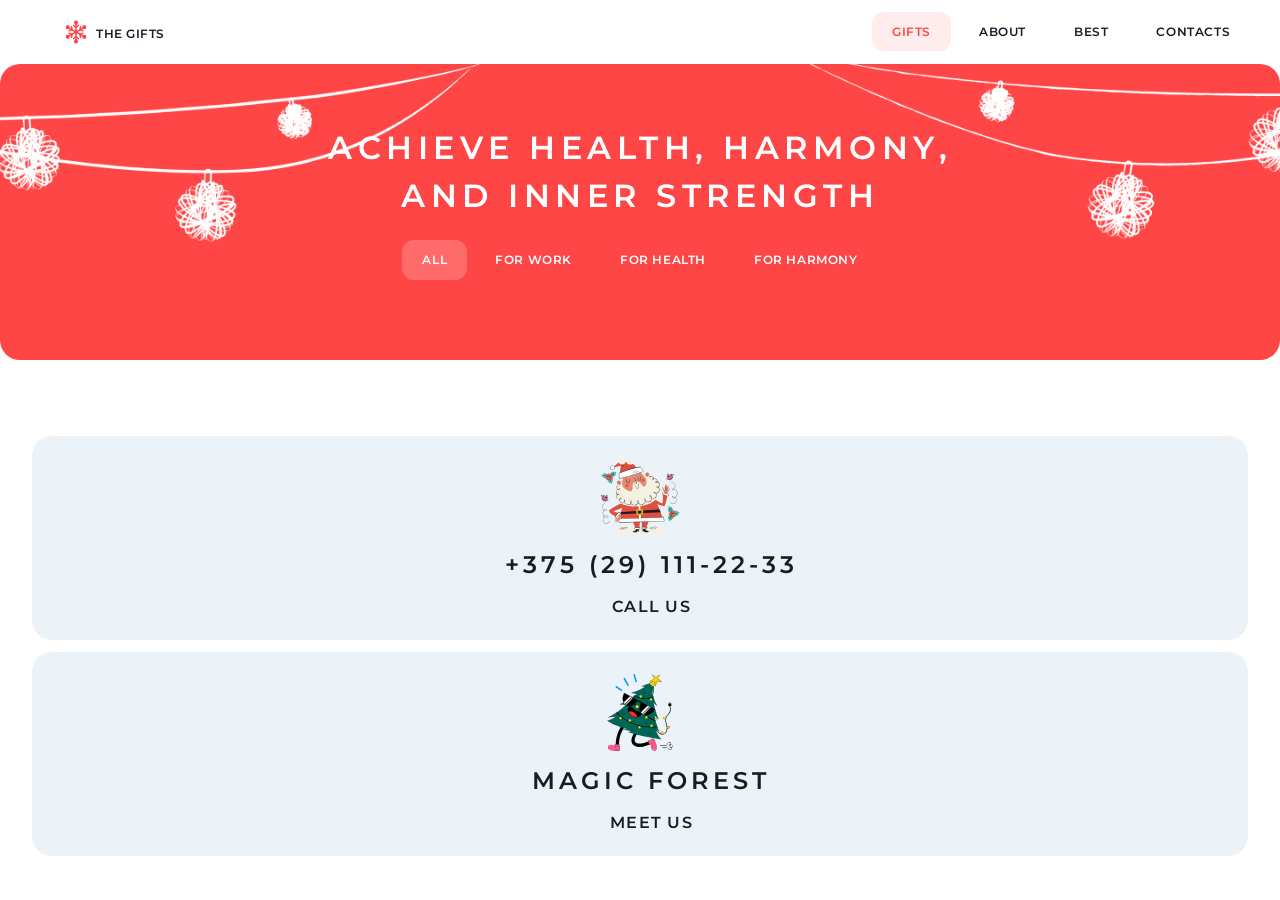
==== commit 5ab2b1c5: "feat: made category switching gifts page" ====
--- a/Christmas_Shop/gifts/index.html
+++ b/Christmas_Shop/gifts/index.html
@@ -46,12 +46,12 @@
                 <div class="gifts_container">
                     <h1 class="headerone">ACHIEVE HEALTH, HARMONY, AND INNER STRENGTH</h1>
                     <div class="filters">
-                        <div class="filter active">ALL</div>
-                        <div class="filter">FOR WORK</div>
-                        <div class="filter">FOR HEALTH</div>
-                        <div class="filter">FOR HARMONY</div>
+                        <div class="filter" id="all">ALL</div>
+                        <div class="filter" id="work_filter">FOR WORK</div>
+                        <div class="filter" id="health_filter">FOR HEALTH</div>
+                        <div class="filter" id="harmony_filter">FOR HARMONY</div>
                     </div>
-                    <div class="gifts_block">
+                    <div class="gifts_block" id="catalog">
                         <div class="gift">
                             <img src="img/giftforwork.png" alt="giftforwork">
                             <div class="gift_description">
@@ -60,7 +60,7 @@
                             </div>
                         </div>
                         <div class="gift">
-                            <img src="img/giftforhealth.png" alt="giftforhealt">
+                            <img src="img/giftforhealth.png" alt="giftforhealth">
                             <div class="gift_description">
                                 <div class="gift_health">FOR HEALTH</div>
                                 <div class="gift_name">STEP MASTER</div>
@@ -81,7 +81,7 @@
                             </div>
                         </div>
                         <div class="gift">
-                            <img src="img/giftforhealth.png" alt="giftforhealt">
+                            <img src="img/giftforhealth.png" alt="giftforhealth">
                             <div class="gift_description">
                                 <div class="gift_health">FOR HEALTH</div>
                                 <div class="gift_name">POSTURE LEVITATION</div>
@@ -95,7 +95,7 @@
                             </div>
                         </div>
                         <div class="gift">
-                            <img src="img/giftforhealth.png" alt="giftforhealt">
+                            <img src="img/giftforhealth.png" alt="giftforhealth">
                             <div class="gift_description">
                                 <div class="gift_health">FOR HEALTH</div>
                                 <div class="gift_name">SNACK RESISTER</div>
@@ -109,7 +109,7 @@
                             </div>
                         </div>
                         <div class="gift">
-                            <img src="img/giftforhealth.png" alt="giftforhealt">
+                            <img src="img/giftforhealth.png" alt="giftforhealth">
                             <div class="gift_description">
                                 <div class="gift_health">FOR HEALTH</div>
                                 <div class="gift_name">HYDRATION BOT</div>
--- a/Christmas_Shop/gifts/stylegifts.css
+++ b/Christmas_Shop/gifts/stylegifts.css
@@ -115,7 +115,7 @@
 /* Section gifts */
 .gifts {
     width: 100%;
-    height: 1394px;
+    height: auto;
     margin: 0;
     padding: 0;
     border-radius: 20px;
@@ -126,9 +126,10 @@
 }
 .gifts_container {
     width: 1276px;
-    height: 1274px;
+    height: auto;
     margin: 0;
     padding-top: 60px;
+    padding-bottom: 60px;
     padding-left: 82px;
     display: flex;
     flex-direction: column;
@@ -178,7 +179,7 @@
 }
 .gifts_block {
     width: 1276px;
-    height: 1050px;
+    height: auto;
     margin: 0;
     padding-top: 20px;
     display: flex;
